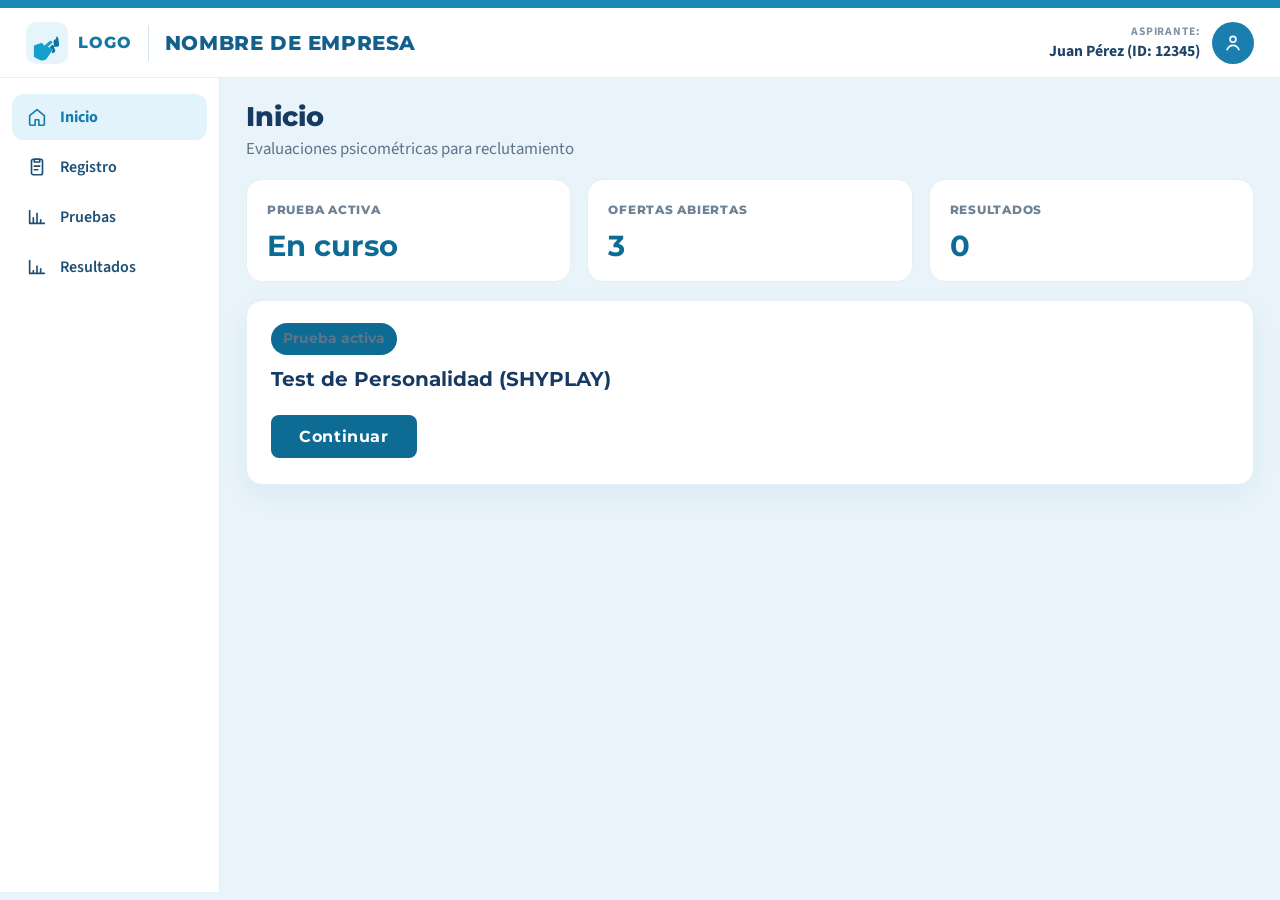
==== pruebaSistem/inicio.html @ df614b81 "Se suben cambios front" ====
<!DOCTYPE html>
<html lang="es">
<head>
  <meta charset="UTF-8">
  <meta name="viewport" content="width=device-width, initial-scale=1.0">
  <title>Inicio | Sistema Shyplay</title>
  <link rel="preconnect" href="https://fonts.googleapis.com">
  <link rel="preconnect" href="https://fonts.gstatic.com" crossorigin>
  <link href="https://fonts.googleapis.com/css2?family=Montserrat:wght@600;700;800&family=Source+Sans+3:wght@400;600;700&display=swap" rel="stylesheet">
  <link rel="stylesheet" href="css/estilos.css">
</head>
<body class="pagina-app">
  <header class="barra">
    <div class="marca">
      <a class="marca-logo" href="inicio.html">
        <span class="marca-icono" aria-hidden="true">
          <svg viewBox="0 0 64 64">
            <rect width="64" height="64" rx="16" fill="#e6f5fb"/>
            <path fill="#15a0cc" d="M12 38c0-1.4.8-2.6 2-3.1l9.2-3c.8-.3 1.6.1 2.1.8l2.4 3.4 8.4-7.1c1.4-1.2 3.5-.4 3.8 1.4l.3 1.4-6.8 6 5 2.4c1.6.8 2 2.7 1 4.1L32 55.2c-2.4 3.2-7 4.4-10.8 2.6l-7.6-3.6c-1-.5-1.6-1.4-1.6-2.4V38z"/>
            <path fill="#0c74a0" d="M46 22c1.8.4 3.1 1.8 3.3 3.6l1.2 8.6c.3 1.8-1.1 3.4-2.9 3.4l-5.2.2 2 5c.7 1.6-.2 3.5-2 3.9l-3.4.8 1.5-5.6-4.6-2.6 3.7-4.6 3 1.3-.7-5.2c-.3-2 .8-3.9 2.8-4.5l1.3-.3z"/>
          </svg>
        </span>
        LOGO
      </a>
      <span class="marca-divisor" aria-hidden="true"></span>
      <p class="marca-empresa">NOMBRE DE EMPRESA</p>
    </div>
    <div class="aspirante">
      <div>
        <span class="aspirante-etiqueta">ASPIRANTE:</span>
        <strong class="aspirante-nombre" id="aspirante-nombre">Juan Pérez (ID: 12345)</strong>
      </div>
      <span class="aspirante-avatar" aria-hidden="true">
        <svg viewBox="0 0 24 24"><circle cx="12" cy="8" r="3.2"></circle><path d="M5.6 19.2c1.3-3.1 3.6-4.6 6.4-4.6s5.1 1.5 6.4 4.6"></path></svg>
      </span>
    </div>
  </header>
  <div class="layout">
    <nav class="menu" aria-label="Principal">
      <a class="activo" href="inicio.html" aria-current="page">
        <svg viewBox="0 0 24 24"><path d="M4 10.5 12 4l8 6.5V20a1 1 0 0 1-1 1h-5v-6H10v6H5a1 1 0 0 1-1-1v-9.5z"></path></svg>
        Inicio
      </a>
      <a href="registro.html">
        <svg viewBox="0 0 24 24"><rect x="6" y="3.5" width="12" height="17" rx="2"></rect><path d="M9 3.5h6v3H9zM9 11h6M9 15h4"></path></svg>
        Registro
      </a>
      <a href="pruebas.html">
        <svg viewBox="0 0 24 24"><path d="M4 19V5M4 19h16M8 19v-6M12 19V8M16 19v-4"></path></svg>
        Pruebas
      </a>
      <a href="resultados.html">
        <svg viewBox="0 0 24 24"><path d="M4 19V5M4 19h16M8 16v3M12 11v8M16 14v5"></path></svg>
        Resultados
      </a>
    </nav>
    <main class="contenido">
      <h1 class="titulo-pagina">Inicio</h1>
      <p class="subtitulo">Evaluaciones psicométricas para reclutamiento</p>
      <section class="resumen" aria-label="Resumen">
        <article class="tarjeta-mini">
          <span>PRUEBA ACTIVA</span>
          <strong id="resumen-pruebas">En curso</strong>
        </article>
        <article class="tarjeta-mini">
          <span>OFERTAS ABIERTAS</span>
          <strong>3</strong>
        </article>
        <article class="tarjeta-mini">
          <span>RESULTADOS</span>
          <strong id="resumen-resultados">0</strong>
        </article>
      </section>
      <section class="panel panel-destacado">
        <p class="insignia">Prueba activa</p>
        <h2>Test de Personalidad (SHYPLAY)</h2>
        <!--<p id="nota-prueba-activa">Tienes 3 pruebas a realizar. Al elegir una prueba, la siguiente pregunta se muestra sola.</p>-->
        <a class="boton" id="boton-prueba-inicio" href="pruebas.html">Continuar</a>
      </section>
    </main>
  </div>
  <script src="js/comun.js"></script>
</body>
</html>
---- pruebaSistem/css/estilos.css ----
:root {
  --fondo: #e7f3fb;
  --fondo-suave: #f4f8fb;
  --blanco: #ffffff;
  --azul: #0e6c94;
  --azul-oscuro: #0b5878;
  --azul-medio: #1787b4;
  --azul-texto: #163a62;
  --azul-titulo: #1a3d86;
  --texto: #1d3550;
  --texto-suave: #5d7388;
  --borde: #d5e1ec;
  --opcion: #f3f6fa;
  --aviso: #fff7df;
  --aviso-borde: #f1e0a6;
  --activo: #e4f3fb;
  --sombra: 0 22px 55px rgba(18, 74, 112, 0.13);
  --radio: 26px;
  --fuente: "Source Sans 3", "Segoe UI", sans-serif;
  --titulo: Montserrat, "Segoe UI", sans-serif;
}

* { box-sizing: border-box; }

[hidden] { display: none !important; }

html, body { margin: 0; padding: 0; }

body {
  font-family: var(--fuente);
  color: var(--texto);
  background: var(--fondo);
  min-height: 100vh;
}

button, input, textarea, select { font-family: inherit; font-size: 1rem; }

a { color: inherit; }

img, svg { display: block; }

h1, h2, h3, p { margin: 0; }

.boton {
  display: inline-flex;
  align-items: center;
  justify-content: center;
  gap: 8px;
  border: 0;
  border-radius: 8px; /* Cambiado de 999px (píldora) a 8px para esquinas redondeadas rectangulares */
  background: var(--azul);
  color: #fff;
  text-decoration: none;
  font-family: var(--titulo);
  font-weight: 700;
  letter-spacing: 0.04em;
  padding: 12px 28px; /* Un poco más ancho para que luzca como botón de acción */
  cursor: pointer;
  transition: background 0.15s ease, transform 0.15s ease;
}

.boton:hover { background: var(--azul-oscuro); }

.boton:disabled {
  background: #8fb4c8;
  cursor: default;
}

.boton:focus-visible,
.menu a:focus-visible,
input:focus-visible,
textarea:focus-visible {
  outline: 3px solid rgba(23, 135, 180, 0.35);
  outline-offset: 2px;
}

.mensaje-error,
.mensaje-ok {
  border-radius: 10px;
  padding: 10px 12px;
  font-size: 0.95rem;
  margin: 0 0 14px;
}

.mensaje-error {
  background: #fdecec;
  color: #8d2b2b;
}

.mensaje-ok {
  background: #e7f6ee;
  color: #0f6b45;
}

.insignia {
  display: inline-flex;
  align-items: center;
  background: var(--azul);
  color: #fff;
  border-radius: 999px;
  padding: 6px 12px;
  font-size: 0.86rem;
  font-weight: 700;
  font-family: var(--titulo);
}

.titulo-pagina {
  font-family: var(--titulo);
  font-size: 1.7rem;
  font-weight: 800;
  color: var(--azul-texto);
}

.subtitulo {
  margin-top: 4px;
  color: var(--texto-suave);
  font-size: 1.05rem;
}

.campo {
  display: flex;
  flex-direction: column;
  gap: 8px;
  margin-bottom: 16px;
}

.campo label,
.login-form label {
  font-family: var(--titulo);
  font-weight: 700;
  color: #1a406c;
  font-size: 0.98rem;
}

.campo input,
.campo textarea,
.campo select,
.login-form input {
  width: 100%;
  border: 1.5px solid #cfdbe6;
  border-radius: 12px;
  background: #fff;
  color: var(--texto);
  padding: 14px 16px;
  outline: none;
}

.campo textarea { min-height: 120px; resize: vertical; }

.campo input:focus,
.campo textarea:focus,
.login-form input:focus {
  border-color: var(--azul-medio);
  box-shadow: 0 0 0 4px rgba(23, 135, 180, 0.12);
}

::placeholder { color: #9aadb8; }

/* Login */
.pagina-login {
  min-height: 100vh;
  display: grid;
  place-items: center;
  padding: 28px 16px;
  background: #e8f4fb;
}

.tarjeta-login {
  width: min(440px, 100%);
  background: #fff;
  border-radius: 28px;
  overflow: hidden;
  box-shadow: var(--sombra);
}

.login-cabecera {
  background: #0e6c96;
  color: #fff;
  text-align: center;
  padding: 46px 32px 36px;
}

.login-icono {
  width: 86px;
  height: 86px;
  margin: 0 auto 22px;
  border-radius: 50%;
  background: #fff;
  color: #0e6c96;
  display: grid;
  place-items: center;
  box-shadow: 0 0 0 7px rgba(255, 255, 255, 0.22);
}

.login-icono svg {
  width: 40px;
  height: 40px;
  fill: none;
  stroke: currentColor;
  stroke-width: 1.7;
  stroke-linecap: round;
  stroke-linejoin: round;
}

.login-cabecera h1 {
  font-family: var(--titulo);
  font-size: 1.65rem;
  font-weight: 800;
  letter-spacing: 0.04em;
}

.login-cabecera p {
  margin-top: 10px;
  font-size: 1.02rem;
  font-weight: 600;
  color: rgba(255, 255, 255, 0.92);
}

.login-form { padding: 34px 36px 40px; }

.login-form .campo { margin-bottom: 18px; }

.login-form button {
  width: 100%;
  margin-top: 8px;
  border: 0;
  border-radius: 999px;
  background: #0e6790;
  color: #fff;
  font-family: var(--titulo);
  font-weight: 800;
  letter-spacing: 0.12em;
  padding: 16px 18px;
  cursor: pointer;
}

.login-form button:hover { background: #0b5678; }

/* Aplicación */
.pagina-app { background: #e8f3fa; }

.barra {
  background: #fff;
  min-height: 78px;
  padding: 12px 26px;
  display: flex;
  align-items: center;
  justify-content: space-between;
  gap: 18px;
  border-top: 8px solid #1b88b8;
  border-bottom: 1px solid #e5eef5;
}

.marca {
  display: flex;
  align-items: center;
  gap: 16px;
  min-width: 0;
}

.marca-logo {
  display: flex;
  align-items: center;
  gap: 10px;
  text-decoration: none;
  color: #1578a4;
  font-family: var(--titulo);
  font-weight: 800;
  letter-spacing: 0.06em;
}

.marca-icono svg { width: 42px; height: 42px; }

.marca-divisor {
  width: 1px;
  height: 36px;
  background: #d5e3ee;
}

.marca-empresa {
  font-family: var(--titulo);
  font-weight: 800;
  font-size: 1.25rem;
  letter-spacing: 0.03em;
  color: #14608c;
}

.aspirante {
  display: flex;
  align-items: center;
  gap: 12px;
  text-align: right;
  flex-shrink: 0;
}

.aspirante-etiqueta {
  display: block;
  font-size: 0.72rem;
  letter-spacing: 0.08em;
  font-weight: 700;
  color: #8093a5;
}

.aspirante-nombre {
  display: block;
  color: #1d4468;
  font-size: 0.98rem;
}

.aspirante-avatar {
  width: 42px;
  height: 42px;
  border-radius: 50%;
  background: #1a7eae;
  color: #fff;
  display: grid;
  place-items: center;
}

.aspirante-avatar svg {
  width: 22px;
  height: 22px;
  fill: none;
  stroke: currentColor;
  stroke-width: 1.8;
  stroke-linecap: round;
  stroke-linejoin: round;
}

.layout {
  display: flex;
  min-height: calc(100vh - 86px);
}

.menu {
  width: 220px;
  flex-shrink: 0;
  background: #fff;
  border-right: 1px solid #e6eef5;
  padding: 16px 12px;
}

.menu a {
  display: flex;
  align-items: center;
  gap: 12px;
  text-decoration: none;
  color: #1d4e74;
  font-weight: 600;
  padding: 12px 14px;
  border-radius: 12px;
  margin-bottom: 4px;
}

.menu a svg {
  width: 22px;
  height: 22px;
  fill: none;
  stroke: currentColor;
  stroke-width: 1.8;
  stroke-linecap: round;
  stroke-linejoin: round;
  flex-shrink: 0;
}

.menu a:hover { background: #f3f9fd; }

.menu a.activo {
  background: #e3f3fb;
  color: #157eb0;
  font-weight: 700;
}

.contenido {
  flex: 1;
  min-width: 0;
  padding: 22px 26px 36px;
}

.panel {
  background: #fff;
  border: 1px solid #e7eef5;
  border-radius: 16px;
  padding: 22px 24px 26px;
  box-shadow: 0 10px 28px rgba(28, 84, 122, 0.05);
}

.resumen {
  display: grid;
  grid-template-columns: repeat(3, 1fr);
  gap: 16px;
  margin: 18px 0;
}

.tarjeta-mini {
  background: #fff;
  border: 1px solid #e7eef5;
  border-radius: 16px;
  padding: 18px 20px;
}

.tarjeta-mini span {
  color: #6d8294;
  font-size: 0.78rem;
  font-weight: 800;
  letter-spacing: 0.06em;
  font-family: var(--titulo);
}

.tarjeta-mini strong {
  display: block;
  margin-top: 8px;
  font-family: var(--titulo);
  font-size: 1.8rem;
  color: var(--azul);
}

.panel-destacado h2,
.fila-prueba h2,
.oferta h2,
.cierre h2 {
  font-family: var(--titulo);
  color: var(--azul-texto);
  font-size: 1.25rem;
  margin: 12px 0 8px;
}

.panel-destacado p,
.fila-prueba p,
.oferta p,
.texto-ayuda {
  color: var(--texto-suave);
  line-height: 1.45;
}

.panel-destacado .boton,
.fila-prueba .boton { margin-top: 16px; }

.rejilla-form {
  display: grid;
  grid-template-columns: 1fr 1fr;
  gap: 4px 16px;
  margin-top: 18px;
}

.campo-ancho { grid-column: 1 / -1; }

.lista { display: grid; gap: 12px; margin-top: 18px; }

.oferta,
.fila-prueba {
  display: flex;
  align-items: center;
  justify-content: space-between;
  gap: 16px;
  background: #f7fbfe;
  border: 1px solid #e5eef5;
  border-left: 4px solid var(--azul);
  border-radius: 14px;
  padding: 16px 18px;
}

.oferta h2,
.fila-prueba h2 { margin: 0 0 4px; }

.estado {
  flex-shrink: 0;
  background: #e5f4fb;
  color: #0e6a92;
  border-radius: 999px;
  padding: 6px 12px;
  font-size: 0.82rem;
  font-weight: 800;
  font-family: var(--titulo);
}

.estado-ok {
  background: #e6f7ee;
  color: #0e7a4b;
}

.vacio {
  text-align: center;
  padding: 28px 12px 12px;
}

.vacio-icono {
  width: 64px;
  height: 64px;
  margin: 0 auto 14px;
  border-radius: 50%;
  background: #e7f3fb;
  color: var(--azul);
  display: grid;
  place-items: center;
}

.vacio-icono svg {
  width: 30px;
  height: 30px;
  fill: none;
  stroke: currentColor;
  stroke-width: 1.8;
  stroke-linecap: round;
  stroke-linejoin: round;
}

.vacio h2 {
  font-family: var(--titulo);
  color: var(--azul-texto);
  margin-bottom: 8px;
}

.contacto-grid {
  display: grid;
  grid-template-columns: 1.4fr 0.8fr;
  gap: 18px;
  margin-top: 18px;
}

.titulo-aside {
  font-size: 1.05rem;
  margin-bottom: 14px;
}

.dato-contacto {
  background: #f7fbfe;
  border-radius: 14px;
  padding: 16px;
  margin-bottom: 12px;
}

.dato-contacto span {
  display: block;
  font-size: 0.78rem;
  letter-spacing: 0.05em;
  font-weight: 800;
  color: #6d8294;
  font-family: var(--titulo);
  margin-bottom: 4px;
}

/* Prueba activa */
.banner {
  display: flex;
  align-items: stretch;
  background: #127194;
  color: #fff;
  border-radius: 12px;
  overflow: hidden;
  min-height: 74px;
}

.banner-titulo {
  flex: 1;
  display: flex;
  align-items: center;
  padding: 16px 22px;
  font-family: var(--titulo);
  font-weight: 800;
  font-size: 1.12rem;
}

.banner-tiempo {
  background: #0c5c7c;
  min-width: 230px;
  display: flex;
  align-items: center;
  gap: 12px;
  padding: 12px 18px;
}

.banner-tiempo svg {
  width: 34px;
  height: 34px;
  fill: none;
  stroke: #fff;
  stroke-width: 1.7;
  stroke-linecap: round;
  stroke-linejoin: round;
  flex-shrink: 0;
}

.banner-tiempo span {
  display: block;
  font-size: 0.82rem;
  opacity: 0.92;
}

.banner-tiempo strong {
  display: block;
  font-family: var(--titulo);
  font-size: 1.7rem;
  letter-spacing: 0.03em;
  line-height: 1.1;
}

.banner-tiempo.agotado { background: #8d3b3b; }

.panel-prueba { margin-top: 16px; }

.instrucciones {
  margin-top: 16px;
  background: var(--aviso);
  border: 1px solid var(--aviso-borde);
  border-radius: 10px;
  padding: 14px 16px;
  color: #3e4a38;
  line-height: 1.45;
  font-size: 0.98rem;
}

.pregunta-texto {
  margin: 22px 0 14px;
  color: #1d3f8a;
  font-family: var(--titulo);
  font-size: 1.22rem;
  font-weight: 800;
}

.opciones { display: grid; gap: 10px; }

.opcion {
  display: flex;
  align-items: center;
  gap: 14px;
  background: var(--opcion);
  border: 2px solid transparent;
  border-radius: 12px;
  padding: 14px 16px;
  color: #5b6e82;
  font-weight: 600;
  cursor: pointer;
}

.opcion:hover { background: #eaf2f8; }

.opcion input {
  appearance: none;
  width: 22px;
  height: 22px;
  margin: 0;
  border: 2px solid #b7c5d3;
  border-radius: 50%;
  background: #fff;
  display: grid;
  place-items: center;
  flex-shrink: 0;
}

.opcion input:checked { border-color: var(--azul); }

.opcion input:checked::after {
  content: "";
  width: 12px;
  height: 12px;
  border-radius: 50%;
  background: var(--azul);
}

.opcion:has(input:checked) {
  background: #e7f3fb;
  border-color: #7eb6d4;
  color: #1a4d73;
}

.cierre { padding-top: 8px; }

.cierre p { margin-bottom: 18px; }

@media (max-width: 900px) {
  .barra { align-items: flex-start; flex-direction: column; }
  .aspirante { text-align: left; }
  .layout { flex-direction: column; }
  .menu {
    width: 100%;
    display: flex;
    gap: 6px;
    overflow-x: auto;
    border-right: 0;
    border-bottom: 1px solid #e6eef5;
  }
  .menu a { margin: 0; white-space: nowrap; }
  .resumen,
  .rejilla-form,
  .contacto-grid { grid-template-columns: 1fr; }
  .banner { flex-direction: column; }
  .banner-tiempo { min-width: 0; }
  .oferta,
  .fila-prueba { flex-direction: column; align-items: flex-start; }
  .marca-empresa { font-size: 1rem; }
}

.input-inline {
  font-size: 1.5rem;
  font-weight: 700;
  text-align: center;
  width: 70px;
  padding: 4px 8px;
  margin-left: 12px;
  border: none;
  border-bottom: 3px solid #15a0cc;
  background-color: #f4f9fb;
  border-radius: 4px;
  outline: none;
  color: #0c74a0;
}
.input-inline:focus {
  border-bottom-color: #0c74a0;
  background-color: #e6f5fb;
}
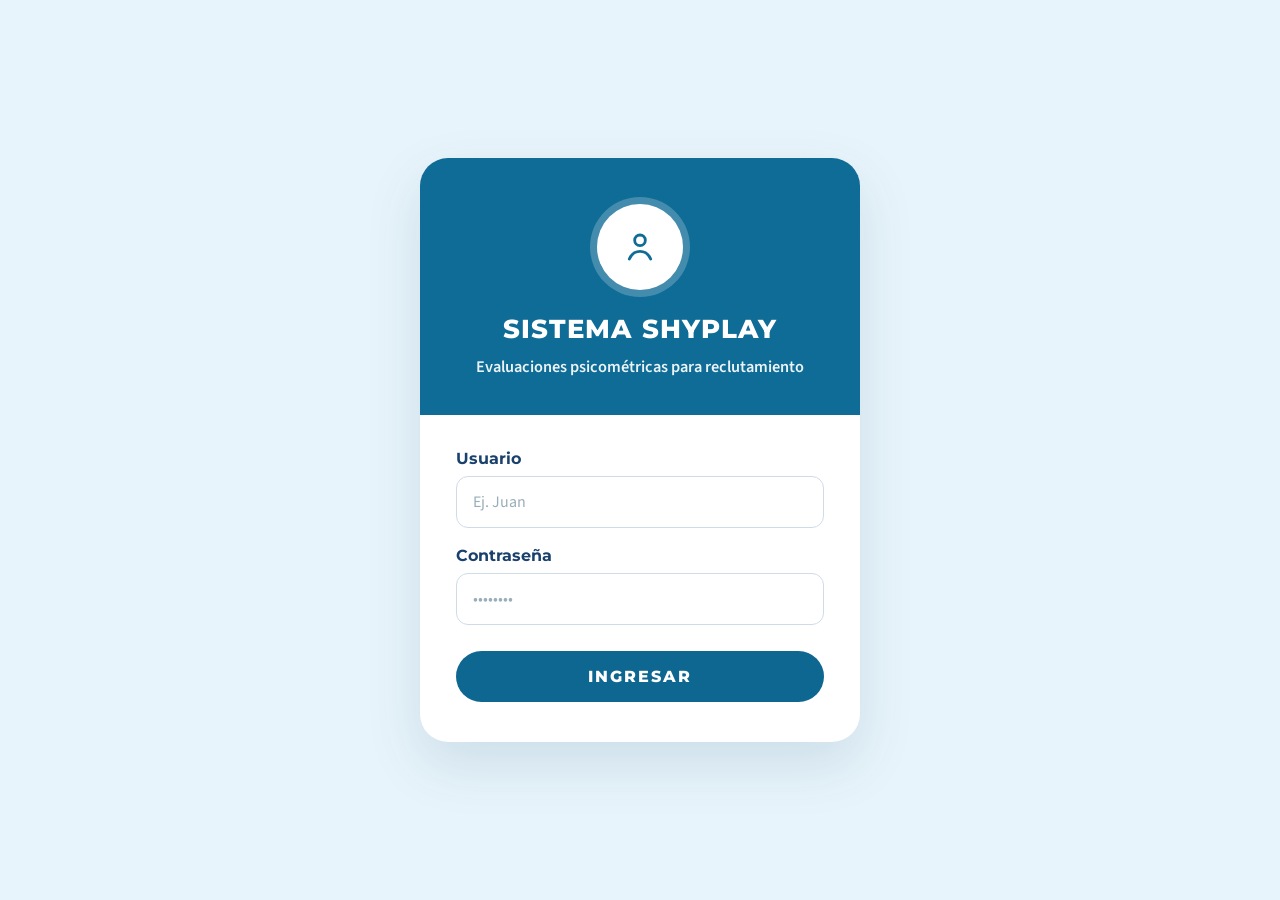
==== commit b7bab8fa: "Se suben cambios a rama front" ====
--- a/pruebaSistem/inicio.html
+++ b/pruebaSistem/inicio.html
@@ -3,16 +3,16 @@
 <head>
   <meta charset="UTF-8">
   <meta name="viewport" content="width=device-width, initial-scale=1.0">
-  <title>Inicio | Sistema Shyplay</title>
+  <title>Evaluación | Sistema Shyplay</title>
   <link rel="preconnect" href="https://fonts.googleapis.com">
   <link rel="preconnect" href="https://fonts.gstatic.com" crossorigin>
   <link href="https://fonts.googleapis.com/css2?family=Montserrat:wght@600;700;800&family=Source+Sans+3:wght@400;600;700&display=swap" rel="stylesheet">
   <link rel="stylesheet" href="css/estilos.css">
 </head>
 <body class="pagina-app">
-  <header class="barra">
-    <div class="marca">
-      <a class="marca-logo" href="inicio.html">
+<header class="barra">
+  <div class="marca">
+      <span class="marca-logo">
         <span class="marca-icono" aria-hidden="true">
           <svg viewBox="0 0 64 64">
             <rect width="64" height="64" rx="16" fill="#e6f5fb"/>
@@ -21,64 +21,35 @@
           </svg>
         </span>
         LOGO
-      </a>
-      <span class="marca-divisor" aria-hidden="true"></span>
-      <p class="marca-empresa">NOMBRE DE EMPRESA</p>
+      </span>
+    <span class="marca-divisor" aria-hidden="true"></span>
+    <p class="marca-empresa">NOMBRE DE EMPRESA</p>
+  </div>
+  <div class="aspirante">
+    <div>
+      <span class="aspirante-etiqueta">ASPIRANTE:</span>
+      <strong class="aspirante-nombre" id="aspirante-nombre">Cargando...</strong>
     </div>
-    <div class="aspirante">
-      <div>
-        <span class="aspirante-etiqueta">ASPIRANTE:</span>
-        <strong class="aspirante-nombre" id="aspirante-nombre">Juan Pérez (ID: 12345)</strong>
-      </div>
-      <span class="aspirante-avatar" aria-hidden="true">
+    <span class="aspirante-avatar" aria-hidden="true">
         <svg viewBox="0 0 24 24"><circle cx="12" cy="8" r="3.2"></circle><path d="M5.6 19.2c1.3-3.1 3.6-4.6 6.4-4.6s5.1 1.5 6.4 4.6"></path></svg>
       </span>
-    </div>
-  </header>
-  <div class="layout">
-    <nav class="menu" aria-label="Principal">
-      <a class="activo" href="inicio.html" aria-current="page">
-        <svg viewBox="0 0 24 24"><path d="M4 10.5 12 4l8 6.5V20a1 1 0 0 1-1 1h-5v-6H10v6H5a1 1 0 0 1-1-1v-9.5z"></path></svg>
-        Inicio
-      </a>
-      <a href="registro.html">
-        <svg viewBox="0 0 24 24"><rect x="6" y="3.5" width="12" height="17" rx="2"></rect><path d="M9 3.5h6v3H9zM9 11h6M9 15h4"></path></svg>
-        Registro
-      </a>
-      <a href="pruebas.html">
-        <svg viewBox="0 0 24 24"><path d="M4 19V5M4 19h16M8 19v-6M12 19V8M16 19v-4"></path></svg>
-        Pruebas
-      </a>
-      <a href="resultados.html">
-        <svg viewBox="0 0 24 24"><path d="M4 19V5M4 19h16M8 16v3M12 11v8M16 14v5"></path></svg>
-        Resultados
-      </a>
-    </nav>
-    <main class="contenido">
-      <h1 class="titulo-pagina">Inicio</h1>
-      <p class="subtitulo">Evaluaciones psicométricas para reclutamiento</p>
-      <section class="resumen" aria-label="Resumen">
-        <article class="tarjeta-mini">
-          <span>PRUEBA ACTIVA</span>
-          <strong id="resumen-pruebas">En curso</strong>
-        </article>
-        <article class="tarjeta-mini">
-          <span>OFERTAS ABIERTAS</span>
-          <strong>3</strong>
-        </article>
-        <article class="tarjeta-mini">
-          <span>RESULTADOS</span>
-          <strong id="resumen-resultados">0</strong>
-        </article>
-      </section>
-      <section class="panel panel-destacado">
-        <p class="insignia">Prueba activa</p>
-        <h2>Test de Personalidad (SHYPLAY)</h2>
-        <!--<p id="nota-prueba-activa">Tienes 3 pruebas a realizar. Al elegir una prueba, la siguiente pregunta se muestra sola.</p>-->
-        <a class="boton" id="boton-prueba-inicio" href="pruebas.html">Continuar</a>
-      </section>
-    </main>
   </div>
-  <script src="js/comun.js"></script>
+</header>
+
+<div class="layout" style="grid-template-columns: 1fr;">
+  <!-- Menú lateral removido por completo para el candidato -->
+  <main class="contenido" style="max-width: 800px; margin: 40px auto; width: 100%;">
+    <h1 class="titulo-pagina">Evaluación Psicométrica</h1>
+    <p class="subtitulo">Haz clic en comenzar cuando estés listo para iniciar tu prueba.</p>
+
+    <section class="panel panel-destacado" style="text-align: center; padding: 40px; margin-top: 30px;">
+      <p class="insignia" style="display: inline-block; margin-bottom: 15px;">Listo para iniciar</p>
+      <h2 style="font-size: 24px; margin-bottom: 20px;">Prueba Psicométrica Unificada</h2>
+      <p style="color: #666; margin-bottom: 30px;">Una vez que des clic en comenzar, el tiempo de 25 minutos empezará a correr de forma continua.</p>
+      <a class="boton" id="boton-prueba-inicio" href="test.html" style="font-size: 18px; padding: 12px 40px; display: inline-block;">Comenzar</a>
+    </section>
+  </main>
+</div>
+<script src="js/comun.js"></script>
 </body>
-</html>
+</html>
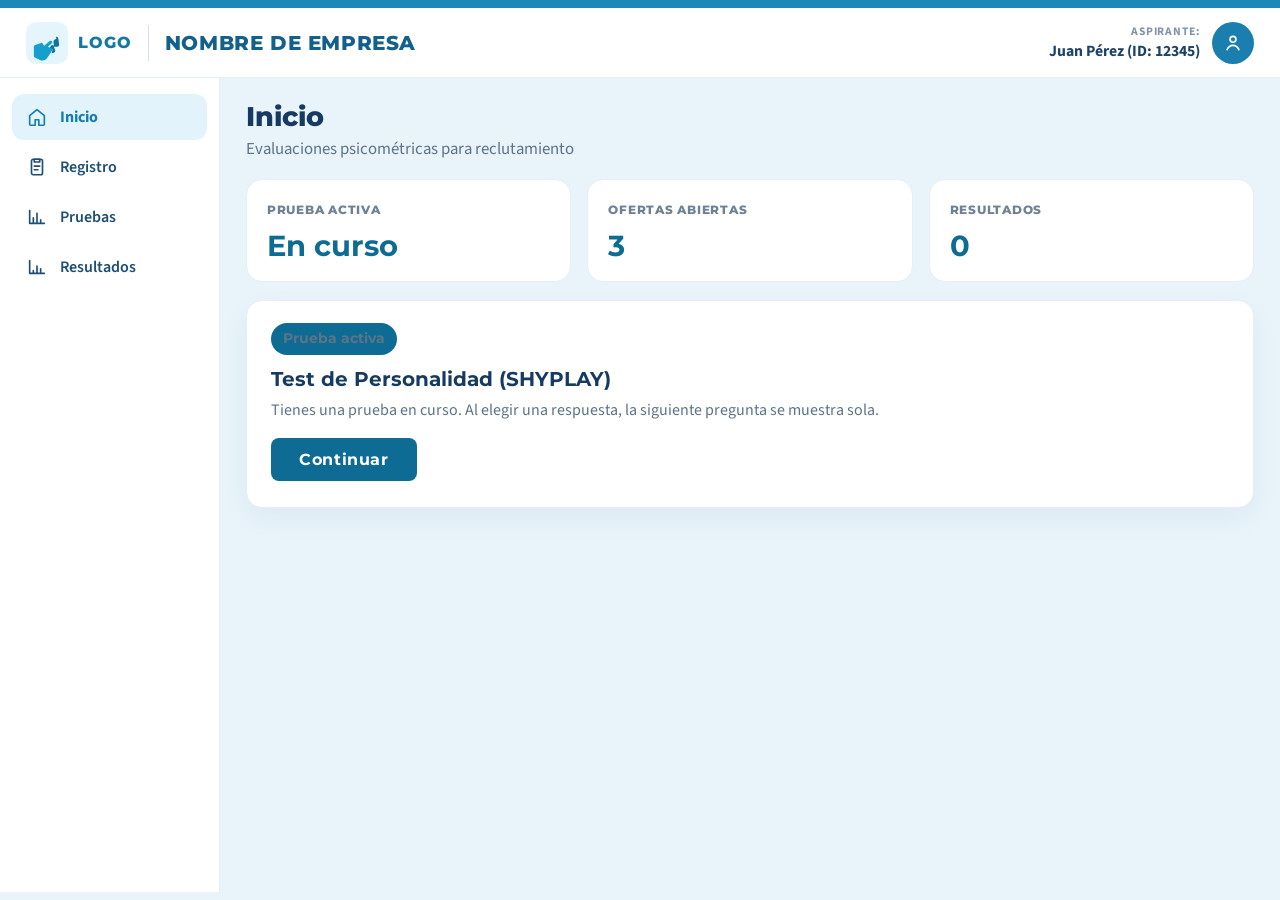
==== commit b9648a5d: "Implementa interfaz del sistema psicométrico" ====
--- a/pruebaSistem/inicio.html
+++ b/pruebaSistem/inicio.html
@@ -3,16 +3,16 @@
 <head>
   <meta charset="UTF-8">
   <meta name="viewport" content="width=device-width, initial-scale=1.0">
-  <title>Evaluación | Sistema Shyplay</title>
+  <title>Inicio | Sistema Shyplay</title>
   <link rel="preconnect" href="https://fonts.googleapis.com">
   <link rel="preconnect" href="https://fonts.gstatic.com" crossorigin>
   <link href="https://fonts.googleapis.com/css2?family=Montserrat:wght@600;700;800&family=Source+Sans+3:wght@400;600;700&display=swap" rel="stylesheet">
   <link rel="stylesheet" href="css/estilos.css">
 </head>
 <body class="pagina-app">
-<header class="barra">
-  <div class="marca">
-      <span class="marca-logo">
+  <header class="barra">
+    <div class="marca">
+      <a class="marca-logo" href="inicio.html">
         <span class="marca-icono" aria-hidden="true">
           <svg viewBox="0 0 64 64">
             <rect width="64" height="64" rx="16" fill="#e6f5fb"/>
@@ -21,35 +21,64 @@
           </svg>
         </span>
         LOGO
-      </span>
-    <span class="marca-divisor" aria-hidden="true"></span>
-    <p class="marca-empresa">NOMBRE DE EMPRESA</p>
-  </div>
-  <div class="aspirante">
-    <div>
-      <span class="aspirante-etiqueta">ASPIRANTE:</span>
-      <strong class="aspirante-nombre" id="aspirante-nombre">Cargando...</strong>
+      </a>
+      <span class="marca-divisor" aria-hidden="true"></span>
+      <p class="marca-empresa">NOMBRE DE EMPRESA</p>
     </div>
-    <span class="aspirante-avatar" aria-hidden="true">
+    <div class="aspirante">
+      <div>
+        <span class="aspirante-etiqueta">ASPIRANTE:</span>
+        <strong class="aspirante-nombre" id="aspirante-nombre">Juan Pérez (ID: 12345)</strong>
+      </div>
+      <span class="aspirante-avatar" aria-hidden="true">
         <svg viewBox="0 0 24 24"><circle cx="12" cy="8" r="3.2"></circle><path d="M5.6 19.2c1.3-3.1 3.6-4.6 6.4-4.6s5.1 1.5 6.4 4.6"></path></svg>
       </span>
+    </div>
+  </header>
+  <div class="layout">
+    <nav class="menu" aria-label="Principal">
+      <a class="activo" href="inicio.html" aria-current="page">
+        <svg viewBox="0 0 24 24"><path d="M4 10.5 12 4l8 6.5V20a1 1 0 0 1-1 1h-5v-6H10v6H5a1 1 0 0 1-1-1v-9.5z"></path></svg>
+        Inicio
+      </a>
+      <a href="registro.html">
+        <svg viewBox="0 0 24 24"><rect x="6" y="3.5" width="12" height="17" rx="2"></rect><path d="M9 3.5h6v3H9zM9 11h6M9 15h4"></path></svg>
+        Registro
+      </a>
+      <a href="pruebas.html">
+        <svg viewBox="0 0 24 24"><path d="M4 19V5M4 19h16M8 19v-6M12 19V8M16 19v-4"></path></svg>
+        Pruebas
+      </a>
+      <a href="resultados.html">
+        <svg viewBox="0 0 24 24"><path d="M4 19V5M4 19h16M8 16v3M12 11v8M16 14v5"></path></svg>
+        Resultados
+      </a>
+    </nav>
+    <main class="contenido">
+      <h1 class="titulo-pagina">Inicio</h1>
+      <p class="subtitulo">Evaluaciones psicométricas para reclutamiento</p>
+      <section class="resumen" aria-label="Resumen">
+        <article class="tarjeta-mini">
+          <span>PRUEBA ACTIVA</span>
+          <strong id="resumen-pruebas">En curso</strong>
+        </article>
+        <article class="tarjeta-mini">
+          <span>OFERTAS ABIERTAS</span>
+          <strong>3</strong>
+        </article>
+        <article class="tarjeta-mini">
+          <span>RESULTADOS</span>
+          <strong id="resumen-resultados">0</strong>
+        </article>
+      </section>
+      <section class="panel panel-destacado">
+        <p class="insignia">Prueba activa</p>
+        <h2>Test de Personalidad (SHYPLAY)</h2>
+        <p id="nota-prueba-activa">Tienes una prueba en curso. Al elegir una respuesta, la siguiente pregunta se muestra sola.</p>
+        <a class="boton" id="boton-prueba-inicio" href="dashboard.html">Continuar</a>
+      </section>
+    </main>
   </div>
-</header>
-
-<div class="layout" style="grid-template-columns: 1fr;">
-  <!-- Menú lateral removido por completo para el candidato -->
-  <main class="contenido" style="max-width: 800px; margin: 40px auto; width: 100%;">
-    <h1 class="titulo-pagina">Evaluación Psicométrica</h1>
-    <p class="subtitulo">Haz clic en comenzar cuando estés listo para iniciar tu prueba.</p>
-
-    <section class="panel panel-destacado" style="text-align: center; padding: 40px; margin-top: 30px;">
-      <p class="insignia" style="display: inline-block; margin-bottom: 15px;">Listo para iniciar</p>
-      <h2 style="font-size: 24px; margin-bottom: 20px;">Prueba Psicométrica Unificada</h2>
-      <p style="color: #666; margin-bottom: 30px;">Una vez que des clic en comenzar, el tiempo de 25 minutos empezará a correr de forma continua.</p>
-      <a class="boton" id="boton-prueba-inicio" href="test.html" style="font-size: 18px; padding: 12px 40px; display: inline-block;">Comenzar</a>
-    </section>
-  </main>
-</div>
-<script src="js/comun.js"></script>
+  <script src="js/comun.js"></script>
 </body>
-</html>+</html>
--- a/pruebaSistem/css/estilos.css
+++ b/pruebaSistem/css/estilos.css
@@ -559,6 +559,60 @@
   font-family: var(--titulo);
   font-weight: 800;
   font-size: 1.12rem;
+}
+
+.banner-titulo-aspirante {
+  flex-direction: column;
+  align-items: flex-start;
+  justify-content: center;
+  gap: 2px;
+  line-height: 1.15;
+}
+
+.banner-titulo-aspirante .banner-etiqueta {
+  font-size: 0.75rem;
+  letter-spacing: 0.08em;
+  font-weight: 700;
+  opacity: 0.92;
+}
+
+.banner-titulo-aspirante strong {
+  font-size: 1.12rem;
+  font-weight: 800;
+  word-break: break-word;
+}
+
+.aviso-flotante {
+  position: fixed;
+  inset: 0;
+  z-index: 40;
+  display: flex;
+  align-items: center;
+  justify-content: center;
+  padding: 24px;
+  background: rgba(14, 40, 62, 0.45);
+}
+
+.aviso-flotante-caja {
+  width: min(480px, 100%);
+  background: #fff;
+  border-radius: 18px;
+  box-shadow: var(--sombra);
+  padding: 28px 24px 22px;
+  text-align: center;
+}
+
+.aviso-flotante-caja p {
+  color: var(--azul-texto);
+  font-family: var(--titulo);
+  font-weight: 700;
+  line-height: 1.45;
+  margin-bottom: 20px;
+}
+
+.aviso-flotante-caja .boton {
+  display: inline-flex;
+  margin-inline: auto;
 }
 
 .banner-tiempo {
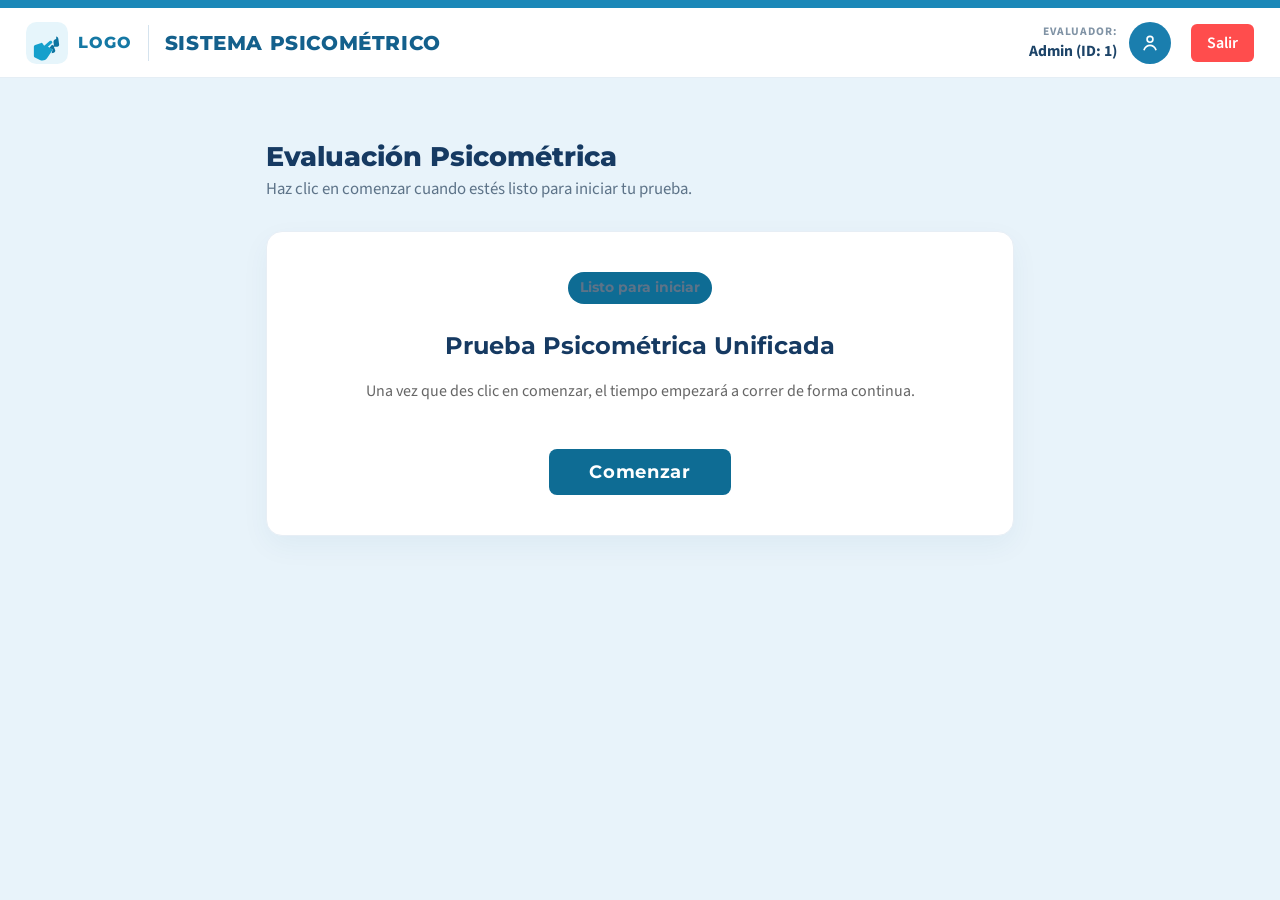
==== commit c180e26d: "Se suben cambios front" ====
--- a/pruebaSistem/inicio.html
+++ b/pruebaSistem/inicio.html
@@ -3,16 +3,16 @@
 <head>
   <meta charset="UTF-8">
   <meta name="viewport" content="width=device-width, initial-scale=1.0">
-  <title>Inicio | Sistema Shyplay</title>
+  <title>Evaluación | Sistema Shyplay</title>
   <link rel="preconnect" href="https://fonts.googleapis.com">
   <link rel="preconnect" href="https://fonts.gstatic.com" crossorigin>
   <link href="https://fonts.googleapis.com/css2?family=Montserrat:wght@600;700;800&family=Source+Sans+3:wght@400;600;700&display=swap" rel="stylesheet">
   <link rel="stylesheet" href="css/estilos.css">
 </head>
 <body class="pagina-app">
-  <header class="barra">
-    <div class="marca">
-      <a class="marca-logo" href="inicio.html">
+<header class="barra">
+  <div class="marca">
+      <span class="marca-logo">
         <span class="marca-icono" aria-hidden="true">
           <svg viewBox="0 0 64 64">
             <rect width="64" height="64" rx="16" fill="#e6f5fb"/>
@@ -21,64 +21,55 @@
           </svg>
         </span>
         LOGO
-      </a>
-      <span class="marca-divisor" aria-hidden="true"></span>
-      <p class="marca-empresa">NOMBRE DE EMPRESA</p>
-    </div>
+      </span>
+    <span class="marca-divisor" aria-hidden="true"></span>
+    <p class="marca-empresa">SISTEMA PSICOMÉTRICO</p>
+  </div>
+
+  <!-- Contenedor derecho: Información del usuario + Botón Salir -->
+  <div style="display: flex; align-items: center; gap: 20px;">
     <div class="aspirante">
       <div>
-        <span class="aspirante-etiqueta">ASPIRANTE:</span>
-        <strong class="aspirante-nombre" id="aspirante-nombre">Juan Pérez (ID: 12345)</strong>
+        <span class="aspirante-etiqueta">EVALUADOR:</span>
+        <strong class="aspirante-nombre" id="evaluador-nombre">Admin (ID: 1)</strong>
       </div>
       <span class="aspirante-avatar" aria-hidden="true">
         <svg viewBox="0 0 24 24"><circle cx="12" cy="8" r="3.2"></circle><path d="M5.6 19.2c1.3-3.1 3.6-4.6 6.4-4.6s5.1 1.5 6.4 4.6"></path></svg>
       </span>
     </div>
-  </header>
-  <div class="layout">
-    <nav class="menu" aria-label="Principal">
-      <a class="activo" href="inicio.html" aria-current="page">
-        <svg viewBox="0 0 24 24"><path d="M4 10.5 12 4l8 6.5V20a1 1 0 0 1-1 1h-5v-6H10v6H5a1 1 0 0 1-1-1v-9.5z"></path></svg>
-        Inicio
-      </a>
-      <a href="registro.html">
-        <svg viewBox="0 0 24 24"><rect x="6" y="3.5" width="12" height="17" rx="2"></rect><path d="M9 3.5h6v3H9zM9 11h6M9 15h4"></path></svg>
-        Registro
-      </a>
-      <a href="pruebas.html">
-        <svg viewBox="0 0 24 24"><path d="M4 19V5M4 19h16M8 19v-6M12 19V8M16 19v-4"></path></svg>
-        Pruebas
-      </a>
-      <a href="resultados.html">
-        <svg viewBox="0 0 24 24"><path d="M4 19V5M4 19h16M8 16v3M12 11v8M16 14v5"></path></svg>
-        Resultados
-      </a>
-    </nav>
-    <main class="contenido">
-      <h1 class="titulo-pagina">Inicio</h1>
-      <p class="subtitulo">Evaluaciones psicométricas para reclutamiento</p>
-      <section class="resumen" aria-label="Resumen">
-        <article class="tarjeta-mini">
-          <span>PRUEBA ACTIVA</span>
-          <strong id="resumen-pruebas">En curso</strong>
-        </article>
-        <article class="tarjeta-mini">
-          <span>OFERTAS ABIERTAS</span>
-          <strong>3</strong>
-        </article>
-        <article class="tarjeta-mini">
-          <span>RESULTADOS</span>
-          <strong id="resumen-resultados">0</strong>
-        </article>
-      </section>
-      <section class="panel panel-destacado">
-        <p class="insignia">Prueba activa</p>
-        <h2>Test de Personalidad (SHYPLAY)</h2>
-        <p id="nota-prueba-activa">Tienes una prueba en curso. Al elegir una respuesta, la siguiente pregunta se muestra sola.</p>
-        <a class="boton" id="boton-prueba-inicio" href="dashboard.html">Continuar</a>
-      </section>
-    </main>
+
+    <!-- Botón Salir -->
+    <button id="btn-salir" style="background-color: #ff4d4d; color: white; border: none; padding: 8px 16px; border-radius: 6px; font-weight: 600; cursor: pointer; transition: background 0.2s;">
+      Salir
+    </button>
   </div>
-  <script src="js/comun.js"></script>
+</header>
+
+<div class="layout" style="grid-template-columns: 1fr;">
+  <!-- Menú lateral removido por completo para el candidato -->
+  <main class="contenido" style="max-width: 800px; margin: 40px auto; width: 100%;">
+    <h1 class="titulo-pagina">Evaluación Psicométrica</h1>
+    <p class="subtitulo">Haz clic en comenzar cuando estés listo para iniciar tu prueba.</p>
+
+    <section class="panel panel-destacado" style="text-align: center; padding: 40px; margin-top: 30px;">
+      <p class="insignia" style="display: inline-block; margin-bottom: 15px;">Listo para iniciar</p>
+      <h2 style="font-size: 24px; margin-bottom: 20px;">Prueba Psicométrica Unificada</h2>
+      <p style="color: #666; margin-bottom: 30px;">Una vez que des clic en comenzar, el tiempo empezará a correr de forma continua.</p>
+      <a class="boton" id="boton-prueba-inicio" href="test.html" style="font-size: 18px; padding: 12px 40px; display: inline-block;">Comenzar</a>
+    </section>
+  </main>
+</div>
+
+<div id="modal-salida" style="display: none; position: fixed; top: 0; left: 0; width: 100%; height: 100%; background: rgba(0,0,0,0.5); z-index: 9999; justify-content: center; align-items: center;">
+  <div style="background: white; padding: 30px; border-radius: 12px; text-align: center; box-shadow: 0 4px 15px rgba(0,0,0,0.2);">
+    <!-- Círculo animado -->
+    <div class="spinner" style="width: 45px; height: 45px; border: 4px solid #f3f3f3; border-top: 4px solid #15a0cc; border-radius: 50%; animation: spin 0.8s linear infinite; margin: 0 auto 15px auto;"></div>
+    <p style="font-family: 'Source Sans 3', sans-serif; font-weight: 600; color: #333; margin: 0;">Cerrando sesión...</p>
+  </div>
+</div>
+
+<script src="js/comun.js"></script>
+<script src="js/config.js"></script>
+<script src="js/modal_registro_candidato.js"></script>
 </body>
-</html>
+</html>
--- a/pruebaSistem/css/estilos.css
+++ b/pruebaSistem/css/estilos.css
@@ -559,60 +559,6 @@
   font-family: var(--titulo);
   font-weight: 800;
   font-size: 1.12rem;
-}
-
-.banner-titulo-aspirante {
-  flex-direction: column;
-  align-items: flex-start;
-  justify-content: center;
-  gap: 2px;
-  line-height: 1.15;
-}
-
-.banner-titulo-aspirante .banner-etiqueta {
-  font-size: 0.75rem;
-  letter-spacing: 0.08em;
-  font-weight: 700;
-  opacity: 0.92;
-}
-
-.banner-titulo-aspirante strong {
-  font-size: 1.12rem;
-  font-weight: 800;
-  word-break: break-word;
-}
-
-.aviso-flotante {
-  position: fixed;
-  inset: 0;
-  z-index: 40;
-  display: flex;
-  align-items: center;
-  justify-content: center;
-  padding: 24px;
-  background: rgba(14, 40, 62, 0.45);
-}
-
-.aviso-flotante-caja {
-  width: min(480px, 100%);
-  background: #fff;
-  border-radius: 18px;
-  box-shadow: var(--sombra);
-  padding: 28px 24px 22px;
-  text-align: center;
-}
-
-.aviso-flotante-caja p {
-  color: var(--azul-texto);
-  font-family: var(--titulo);
-  font-weight: 700;
-  line-height: 1.45;
-  margin-bottom: 20px;
-}
-
-.aviso-flotante-caja .boton {
-  display: inline-flex;
-  margin-inline: auto;
 }
 
 .banner-tiempo {
@@ -764,3 +710,8 @@
   background-color: #e6f5fb;
 }
 
+<!-- Estilo para la animación del círculo -->
+@keyframes spin {
+  0% { transform: rotate(0deg); }
+  100% { transform: rotate(360deg); }
+}
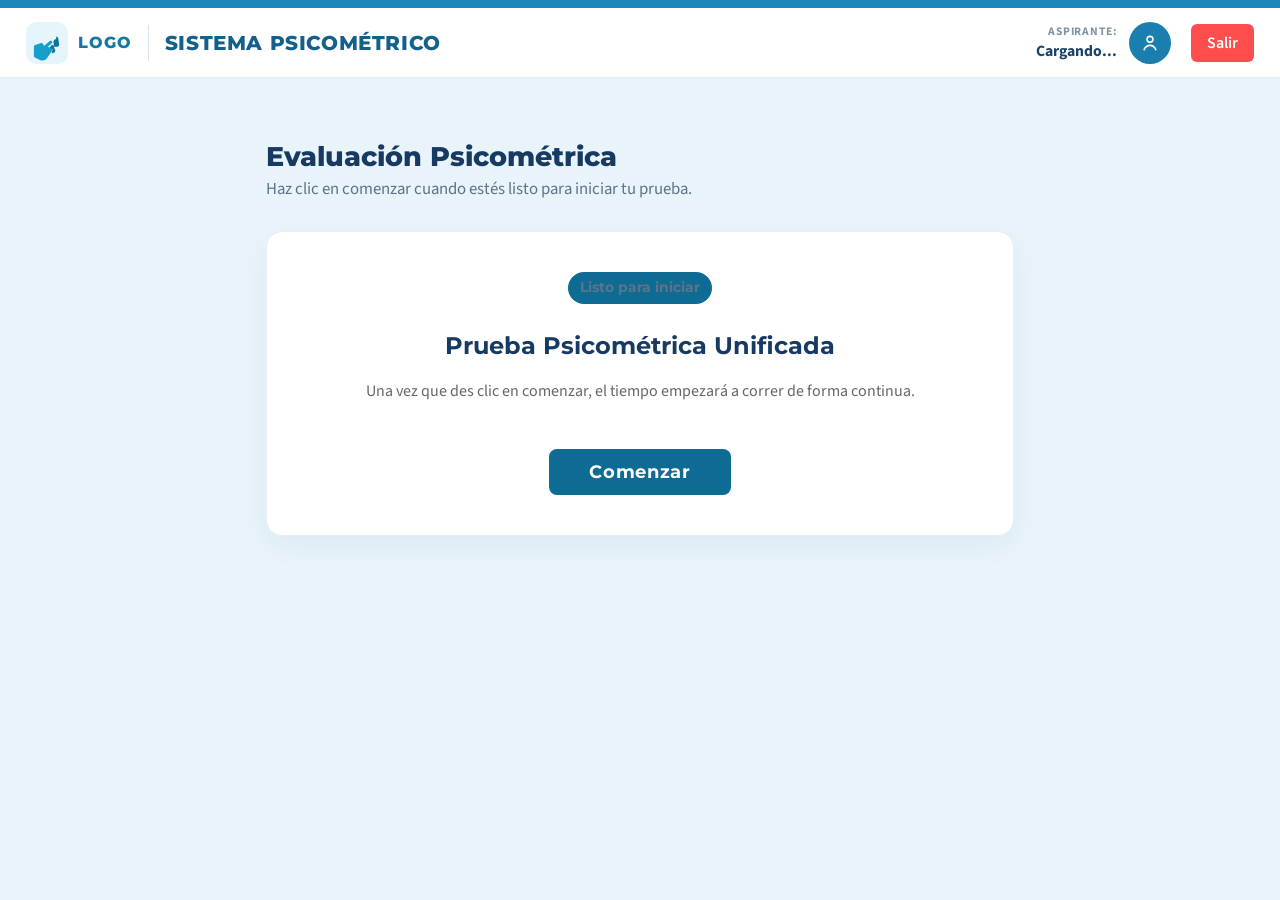
==== commit 951efc81: "Se suben ajustes front" ====
--- a/pruebaSistem/inicio.html
+++ b/pruebaSistem/inicio.html
@@ -27,11 +27,12 @@
   </div>
 
   <!-- Contenedor derecho: Información del usuario + Botón Salir -->
+  <!-- Contenedor derecho: Información del aspirante + Botón Salir -->
   <div style="display: flex; align-items: center; gap: 20px;">
     <div class="aspirante">
       <div>
-        <span class="aspirante-etiqueta">EVALUADOR:</span>
-        <strong class="aspirante-nombre" id="evaluador-nombre">Admin (ID: 1)</strong>
+        <span class="aspirante-etiqueta">ASPIRANTE:</span>
+        <strong class="aspirante-nombre" id="aspirante-nombre">Cargando...</strong>
       </div>
       <span class="aspirante-avatar" aria-hidden="true">
         <svg viewBox="0 0 24 24"><circle cx="12" cy="8" r="3.2"></circle><path d="M5.6 19.2c1.3-3.1 3.6-4.6 6.4-4.6s5.1 1.5 6.4 4.6"></path></svg>
